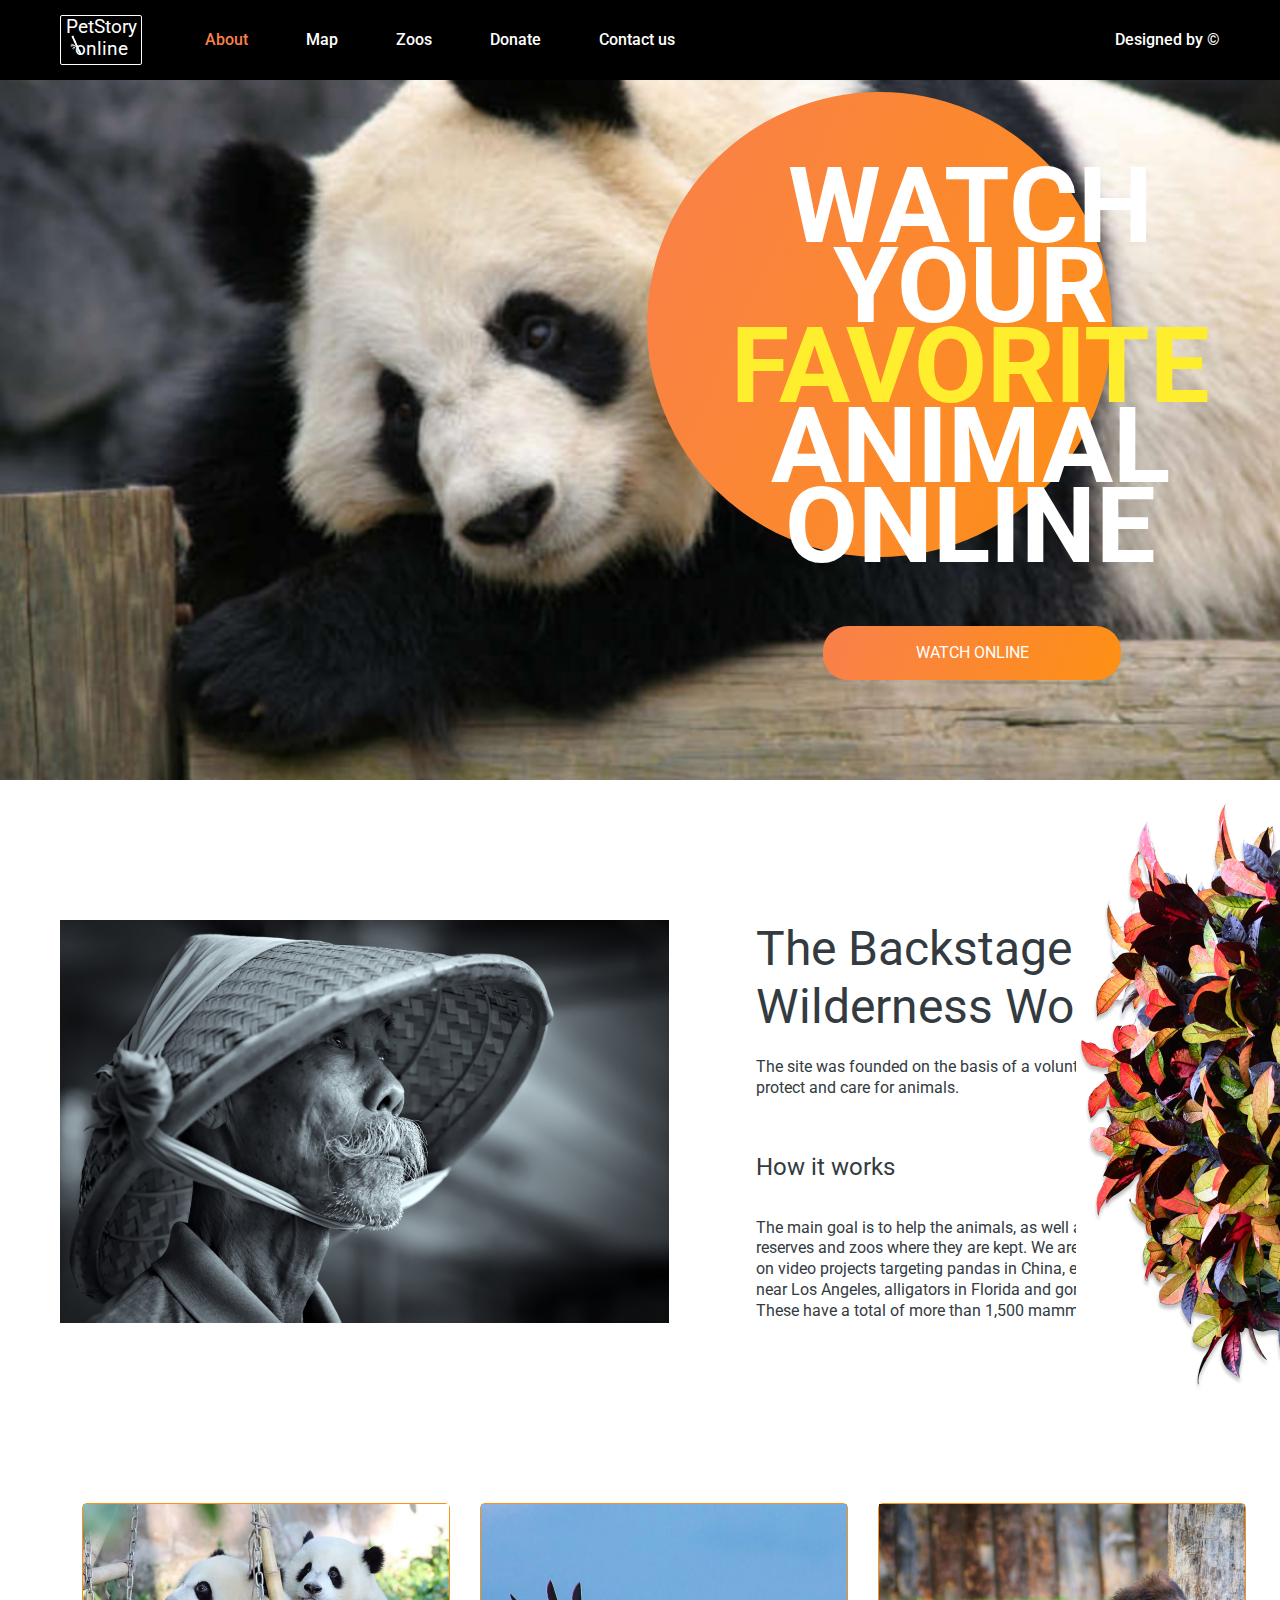
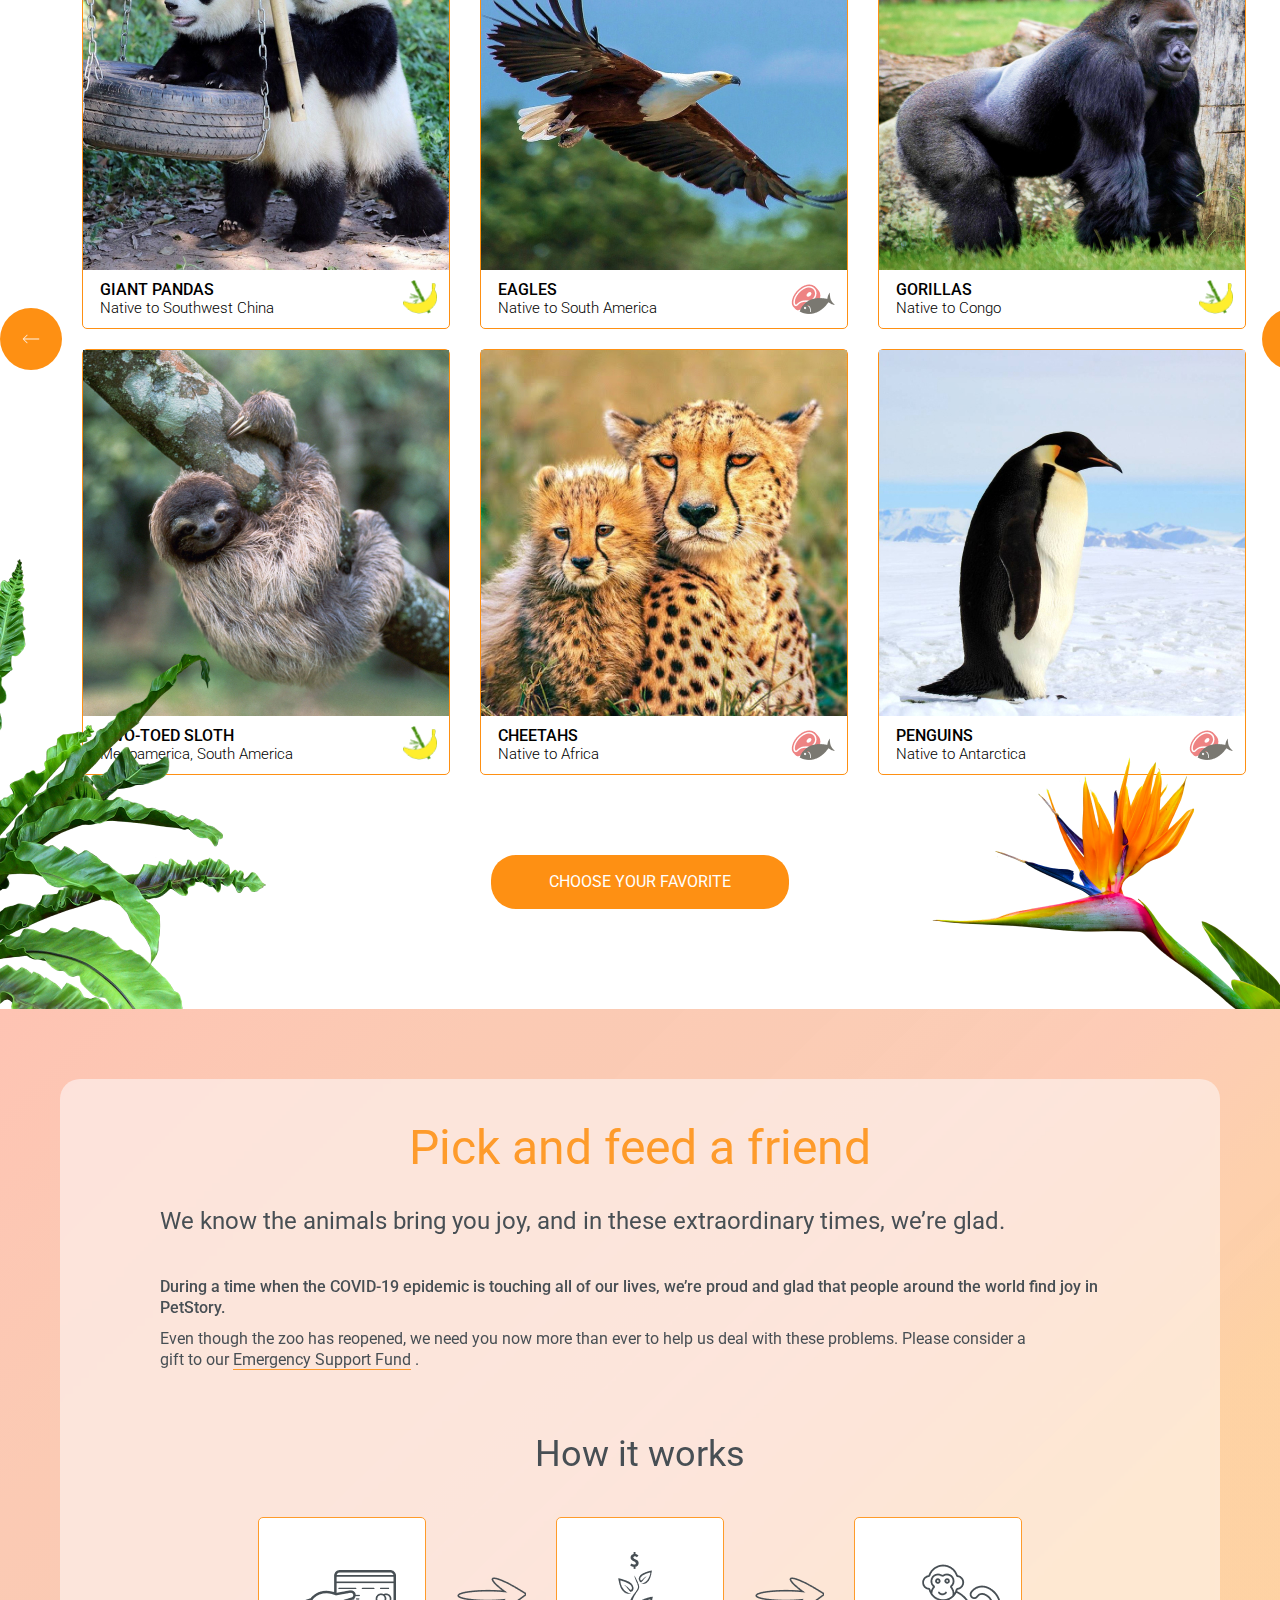
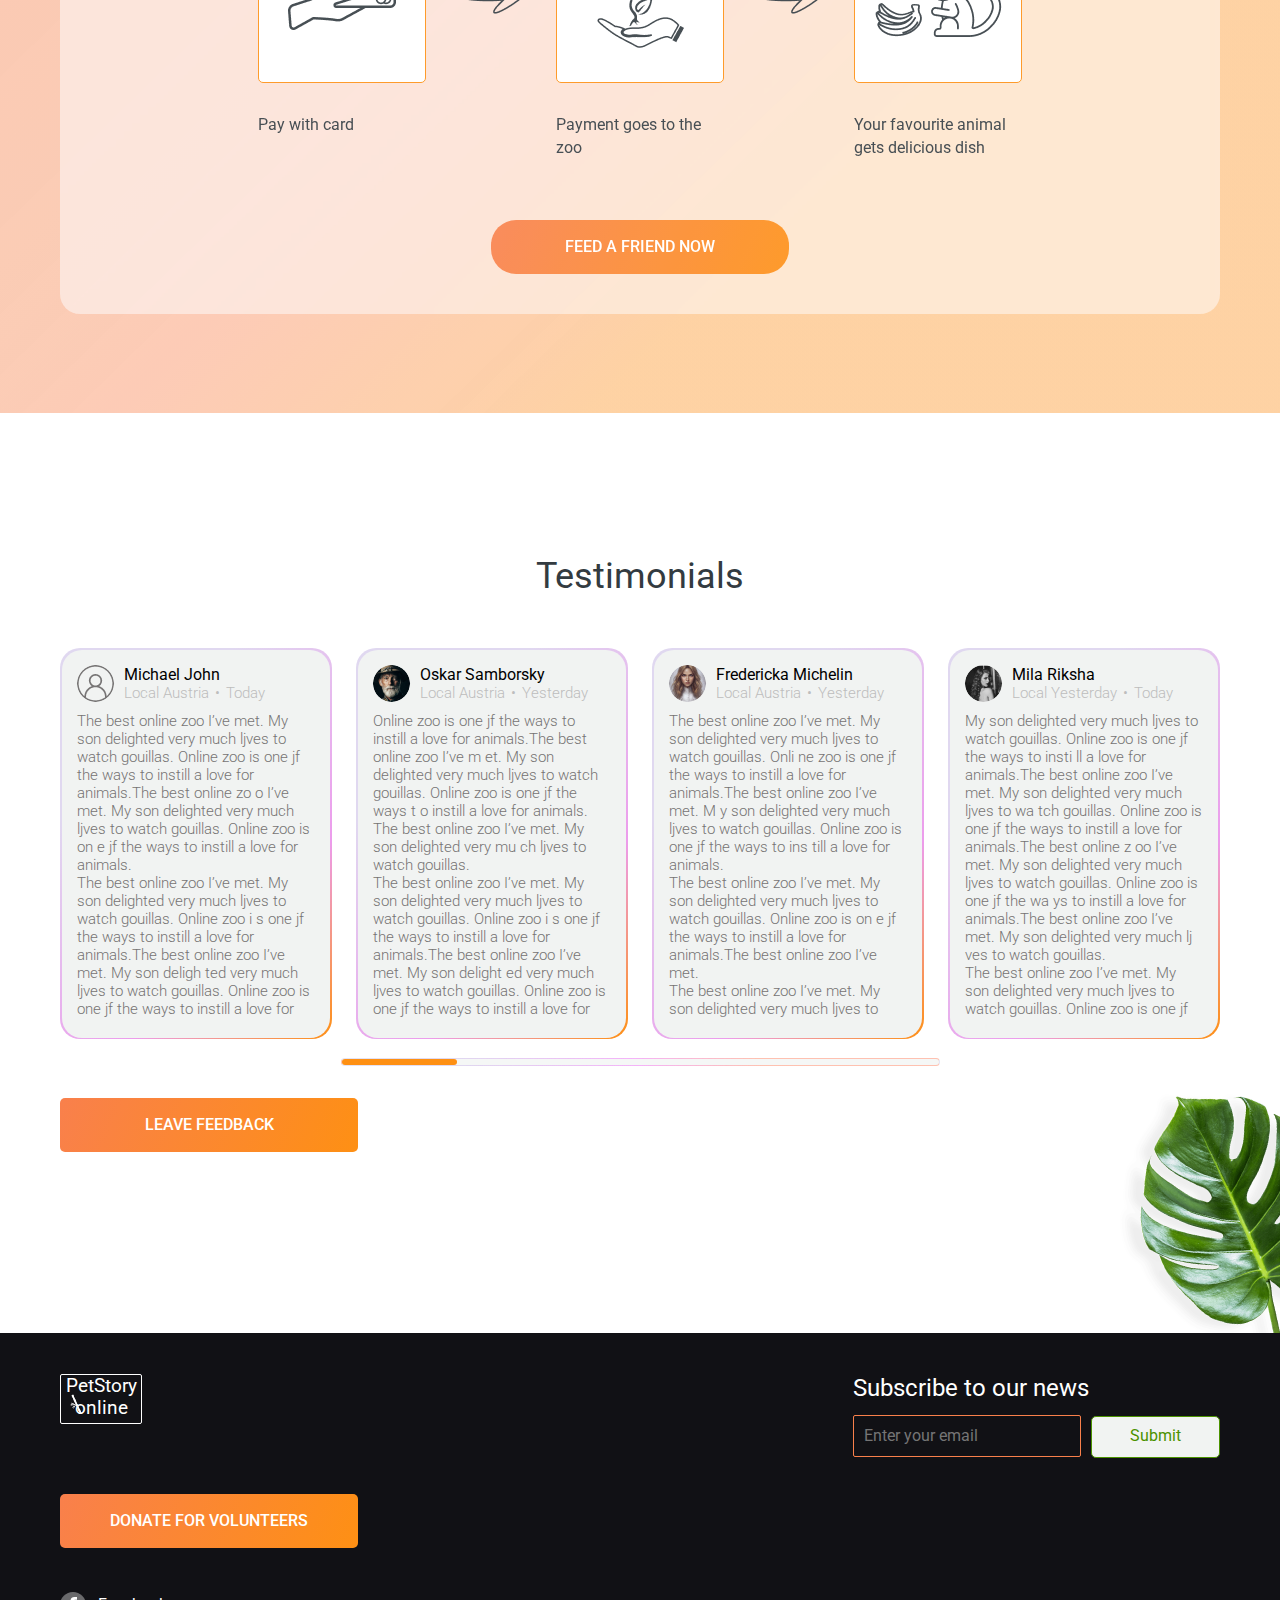
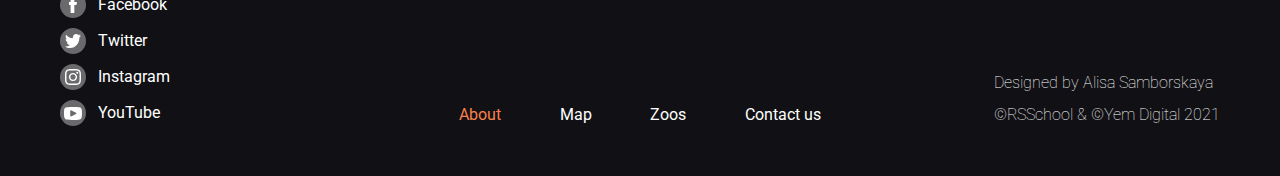
==== index.html @ 34feaae8 "feat: week-1 solution" ====
<!DOCTYPE html>
<html lang="en">
<head>
  <meta charset="UTF-8">
  <meta http-equiv="X-UA-Compatible" content="IE=edge">
  <meta name="viewport" content="width=device-width, initial-scale=1.0">
  <link type="image/png" rel="icon" href="../../assets/icons/zoo.png">
  <link rel="preconnect" href="https://fonts.googleapis.com">
  <link rel="preconnect" href="https://fonts.gstatic.com" crossorigin>
  <link href="https://fonts.googleapis.com/css2?family=Roboto:wght@100;300;400;500;700&display=swap" rel="stylesheet"> 
  <link rel="stylesheet" href="assets/styles/normalize.css">
  <link rel="stylesheet" href="style.css">
  <title>PetStory online</title>
</head>
<body>
  <header class="header" id="header">
    <div class="header__container container">
      <a href="index.html" class="header__logo">
        <h1>PetStory <span class="header__logo_icon">o</span>nline</h1>
      </a>
      <nav class="nav">
        <ul class="nav__list">
          <li class="nav__item nav__item_active"><a href="#">About</a></li>
          <li class="nav__item"><a href="#">Map</a></li>
          <li class="nav__item"><a href="#">Zoos</a></li>
          <li class="nav__item"><a href="pages/donate/index.html">Donate</a></li>
          <li class="nav__item"><a href="#footer">Contact us</a></li>
        </ul>
        <a href="https://www.figma.com/file/jfEFwkXVj1WRq7sUHDr8os/PetStory-online" target="_blank">
          Designed by ©
        </a>
      </nav>
    </div>
  </header>
  <main class="main">
    <section class="watch">
      <div class="watch__content container">
        <div class="watch__circle"></div>
        <h2 class="watch__text">Watch your <span class="watch__text_focus">favorite</span> animal online</h2>
        <button class="watch__button">watch online</button>
      </div>
    </section>
    <section class="backstage">
      <div class="backstage__container container">
        <img src="../../assets/images/bamboo-cap.jpg" alt="bamboo cap" class="backstage__picture">
        <div class="backstage__text">
          <h2 class="backstage__h2">
            The Backstage of the Wilderness World.
          </h2>
          <p class="backstage__paragraph paragraph1">
            The site was founded on the basis of a volunteer movement to protect and care for animals.
          </p>
          <h3 class="backstage__h3">
            How it works
          </h3>
          <p class="backstage__paragraph paragraph2">
            The main goal is to help the animals, as well as the nature reserves and zoos where they are 
            kept. We are currently working on video projects targeting pandas in China, eagles on an island 
            near Los Angeles, alligators in Florida and gorillas in the Congo. These have a total of more than 
            1,500 mammals and reptiles.
          </p>
        </div>
      </div>
      <div class="backstage__flower"></div>
    </section>
    <section class="pets">
      <div class="pets__galery-with-buttons">
        <button class="pets__left-button"><img src="../../assets/icons/left-arrow.svg" alt=""></button>

        <div class="pets__galery container">
          <div class="pets__card">
            <img src="../../assets/images/pets-cards/pandas.jpg" alt="pandas">
            <div class="pets__overlay">
              <h3 class="overlay__h3">GIANT PANDAS</h3>
              <h4 class="overlay__h4">Native to Southwest China</h4>
            </div>
            <div class="pets__description description">
              <div class="description__container">
                <h3 class="decription__h3">giant Pandas</h3>
                <h4 class="description__h4">Native to Southwest China</h4>
              </div>
              <img src="../../assets/images/pets-cards/banana-bamboo_icon.png" alt="" class="description__pic">
            </div>
          </div>
          <div class="pets__card">
            <img src="../../assets/images/pets-cards/eagles.jpg" alt="eagles">
            <div class="pets__overlay">
              <h3 class="overlay__h3">EAGLES</h3>
              <h4 class="overlay__h4">Native to South America</h4>
            </div>
            <div class="pets__description description">
              <div class="description__container">
                <h3 class="decription__h3">Eagles</h3>
                <h4 class="description__h4">Native to South America</h4>
              </div>
              <img src="../../assets/images/pets-cards/meet-fish_icon.png" alt="" class="description__pic">
            </div>
          </div>
          <div class="pets__card">
            <img src="../../assets/images/pets-cards/gorillas.jpg" alt="gorillas">
            <div class="pets__overlay">
              <h3 class="overlay__h3">GORILLAS</h3>
              <h4 class="overlay__h4">Native to Congo</h4>
            </div>
            <div class="pets__description description">
              <div class="description__container">
                <h3 class="decription__h3">Gorillas</h3>
                <h4 class="description__h4">Native to Congo</h4>
              </div>
              <img src="../../assets/images/pets-cards/banana-bamboo_icon.png" alt="" class="description__pic">
            </div>
          </div>
          <div class="pets__card">
            <img src="../../assets/images/pets-cards/sloth.jpg" alt="sloth">
            <div class="pets__overlay">
              <h3 class="overlay__h3">TWO-TOED SLOTH</h3>
              <h4 class="overlay__h4">Mesoamerica, South America</h4>
            </div>
            <div class="pets__description description">
              <div class="description__container">
                <h3 class="decription__h3">Two-toed Sloth</h3>
                <h4 class="description__h4">Mesoamerica, South America</h4>
              </div>
              <img src="../../assets/images/pets-cards/banana-bamboo_icon.png" alt="" class="description__pic">
            </div>
          </div>
          <div class="pets__card">
            <img src="../../assets/images/pets-cards/cheetahs.jpg" alt="cheetahs">
            <div class="pets__overlay">
              <h3 class="overlay__h3">CHEETAHS</h3>
              <h4 class="overlay__h4">Native to Africa</h4>
            </div>
            <div class="pets__description description">
              <div class="description__container">
                <h3 class="decription__h3">cheetahs</h3>
                <h4 class="description__h4">Native to Africa</h4>
              </div>
              <img src="../../assets/images/pets-cards/meet-fish_icon.png" alt="" class="description__pic">
            </div>
          </div>
          <div class="pets__card">
            <img src="../../assets/images/pets-cards/penguins.jpg" alt="Penguins">
            <div class="pets__overlay">
              <h3 class="overlay__h3">PENGUINS</h3>
              <h4 class="overlay__h4">Native to Antarctica</h4>
            </div>
            <div class="pets__description description">
              <div class="description__container">
                <h3 class="decription__h3">Penguins</h3>
                <h4 class="description__h4">Native to Antarctica</h4>
              </div>
              <img src="../../assets/images/pets-cards/meet-fish_icon.png" alt="" class="description__pic">
            </div>
          </div>
        </div>

        <button class="pets__right-button"><img src="../../assets/icons/right-arrow.svg" alt=""></button>
      </div>
      
      <button class="pets__button">choose your favorite</button>
      <div class="palm"></div>
      <div class="strelitzia"></div>
    </section>
    <section class="pick">
      <div class="pick__container container">
        <h2 class="pick__h2">Pick and feed a friend</h2>
        <h3 class="pick__h3">
          We know the animals bring you joy, and in these extraordinary times, we’re glad.
        </h3>
        <h4 class="pick__h4_bold">
          During a time when the COVID-19 epidemic is touching all of our lives, 
          we’re proud and glad that people around the world find joy in PetStory.
        </h4>
        <h4 class="pick__h4">
          Even though the zoo has reopened, we need you now more than ever to
           help us deal with these problems. Please consider a gift to our <a href="../donate/index.html" target="_blank" class="pick__link">Emergency Support Fund</a> . 
        </h4>
        <h2 class="pick__h2-smaller">
          How it works
        </h2>
        <div class="pick__how">
          <div class="how__card">
            <div class="img__area area-1">
            </div>
            <h3 class="how__description">Pay with card</h3>
          </div>
          <div class="how__arrow"></div>
          <div class="how__card">
            <div class="img__area area-2">
            </div>
            <h3 class="how__description">Payment goes to the zoo</h3>
          </div>
          <div class="how__arrow"></div>
          <div class="how__card">
            <div class="img__area area-3">
            </div>
            <h3 class="how__description">Your favourite animal gets delicious dish</h3>
          </div>
        </div>
        <button class="pick__button">Feed a friend now</button>
      </div>
    </section>
    <section class="testimonials">
      <h2 class="testimonials__h2">Testimonials</h2>
      <div class="testimonials__carousel container">
        <div class="border-gradient">
          <div class="testimonials__card">
            <div class="testimonials__user">
              <div class="user_pic user1"></div>
              <div class="user__info">
                <h3 class="user__name">Michael John</h3>
                <div class="user__other">
                  <h4 class="other__info">Local Austria</h4>
                  <span class="user__dot">•</span>
                  <h4 class="other__info">Today</h4>
                </div>
              </div>
            </div>
            <article class="testimonials__review">
              The best online zoo I’ve met. My son delighted very much ljves to watch gouillas.
               Online zoo is one jf the ways to instill a love for animals.The best online zo
               o I’ve met. My son delighted very much ljves to watch gouillas. Online zoo is on
               e jf the ways to instill a love for animals.<br>
  The best online zoo I’ve met. My son delighted very much ljves to watch gouillas. Online zoo i
  s one jf the ways to instill a love for animals.The best online zoo I’ve met. My son deligh
  ted very much ljves to watch gouillas. Online zoo is one jf the ways to instill a love for
            </article>
          </div>
        </div>
        <div class="border-gradient">
          <div class="testimonials__card">
            <div class="testimonials__user">
              <div class="user_pic user2"></div>
              <div class="user__info">
                <h3 class="user__name">Oskar Samborsky</h3>
                <div class="user__other">
                  <h4 class="other__info">Local Austria</h4>
                  <span class="user__dot">•</span>
                  <h4 class="other__info">Yesterday</h4>
                </div>
              </div>
            </div>
            <article class="testimonials__review">
              Online zoo is one jf the ways to instill a love for animals.The best online zoo I’ve m 
              et. My son delighted very much ljves to watch gouillas. Online zoo is one jf the ways t
              o instill a love for animals. <br>The best online zoo I’ve met. My son delighted very mu
              ch ljves to watch gouillas. <br>
  The best online zoo I’ve met. My son delighted very much ljves to watch gouillas. Online zoo i
  s one jf the ways to instill a love for animals.The best online zoo I’ve met. My son delight
  ed very much ljves to watch gouillas. Online zoo is one jf the ways to instill a love for
  
            </article>
          </div>
        </div>
        <div class="border-gradient">
          <div class="testimonials__card">
            <div class="testimonials__user">
              <div class="user_pic user3"></div>
              <div class="user__info">
                <h3 class="user__name">Fredericka Michelin</h3>
                <div class="user__other">
                  <h4 class="other__info">Local Austria</h4>
                  <span class="user__dot">•</span>
                  <h4 class="other__info">Yesterday</h4>
                </div>
              </div>
            </div>
            <article class="testimonials__review">
              The best online zoo I’ve met. My son delighted very much ljves to watch gouillas. Onli
              ne zoo is one jf the ways to instill a love for animals.The best online zoo I’ve met. M
              y son delighted very much ljves to watch gouillas. Online zoo is one jf the ways to ins
              till a love for animals.<br>
  The best online zoo I’ve met. My son delighted very much ljves to watch gouillas. Online zoo is on
  e jf the ways to instill a love for animals.The best online zoo I’ve met.<br>
  The best online zoo I’ve met. My son delighted very much ljves to
  
            </article>
          </div>
        </div>
        <div class="border-gradient">
          <div class="testimonials__card">
            <div class="testimonials__user">
              <div class="user_pic user4"></div>
              <div class="user__info">
                <h3 class="user__name">Mila Riksha</h3>
                <div class="user__other">
                  <h4 class="other__info">Local Yesterday</h4>
                  <span class="user__dot">•</span>
                  <h4 class="other__info">Today</h4>
                </div>
              </div>
            </div>
            <article class="testimonials__review">
              My son delighted very much ljves to watch gouillas. Online zoo is one jf the ways to insti
              ll a love for animals.The best online zoo I’ve met. My son delighted very much ljves to wa
              tch gouillas. Online zoo is one jf the ways to instill a love for animals.The best online z
              oo I’ve met. My son delighted very much ljves to watch gouillas. Online zoo is one jf the wa
              ys to instill a love for animals.The best online zoo I’ve met. My son delighted very much lj
              ves to watch gouillas.<br>
  The best online zoo I’ve met. My son delighted very much ljves to watch gouillas. Online zoo is one jf
  
            </article>
          </div>
        </div>
      </div>
      <input id="scroll" class="testimonials__input" type="range" min="0" max="7" value="0" step="1">
      <div class="testimonials__button-div container">
        <button class="testimonials__button">leave feedback</button>
      </div>
      <div class="leav"></div>
    </section>
  </main>
  <footer class="footer" id="footer">
    <div class="footer__container container">
      <div class="footer__upper container">
        <div class="footer__upper-left">
          <a href="#header" class="header__logo footer__logo">
            <h2 class="logo_h2">PetStory <span class="header__logo_icon">o</span>nline</h2>
          </a>
          <a href="../donate/index.html"><button class="footer__button">donate for volunteers</button></a>
        </div>
        <div class="footer__subscribe">
          <h2 class="footer__h2">Subscribe to our news</h2>
          <form class="email__form">
            <input type="email" placeholder="Enter your email" name="mail" class="email__input">
            <input type="submit" value="Submit" class="email__button">
          </form>
        </div>
      </div>
      <div class="footer__lower">
        <ul class="footer__contacts">
          <li class="contacts__item">
            <a href="https://www.facebook.com/" class="contacts__link" target="_blank">
              <div class="contacts__pic facebook">
              </div>
              Facebook
            </a>
          </li>
          <li class="contacts__item">
            <a href="https://twitter.com" class="contacts__link" target="_blank">
              <div class="contacts__pic twitter">
              </div>
              Twitter
            </a>
          </li>
          <li class="contacts__item">
            <a href="https://www.instagram.com/" class="contacts__link" target="_blank">
              <div class="contacts__pic instagram">
              </div>
              Instagram
            </a>
          </li>
          <li class="contacts__item">
            <a href="https://www.youtube.com/" class="contacts__link" target="_blank">
              <div class="contacts__pic youtube">
              </div>
              YouTube
            </a>
          </li>
        </ul>
        <nav class="footer__nav">
          <ul class="footer__nav-list">
            <li class="footer__nav-item active">
              <a href="#">About</a>
            </li>
            <li class="footer__nav-item">
              <a href="#">Map</a>
            </li>
            <li class="footer__nav-item">
              <a href="#">Zoos</a>
            </li>
            <li class="footer__nav-item">
              <a href="#">Contact us</a>
            </li>
          </ul>
        </nav>
        <div class="footer__made-by">
          <h3 class="h3__made-by h3__made-by-upper">Designed by Alisa Samborskaya</h3>
          <h3 class="h3__made-by h3__made-by-lower">©RSSchool & ©Yem Digital 2021</h3>
        </div>
      </div>
    </div>
  </footer>
</body>
</html>
---- style.css ----
* {
  box-sizing: border-box;
  /*outline: 1px solid red;*/
  font-family: 'Roboto', sans-serif;
}

html {
  scroll-behavior: smooth;
}
a {
  text-decoration: none;
}
li {
  list-style-type: none;
}

.container {
  width: 1160px;
  margin: 0 auto;
}

/* HEADER */

.header {
  min-height: 80px;
  background-color: black;
}

.header__container {
  display: flex;
  align-items: center;
  height: 80px;
}
h1,
.logo_h2 {
  font-size: 19px;
  font-weight: 400;
  width: 82px;
  height: 50px;
  text-align: center;
  color: white;
  border: 1px solid white;
  border-radius: 2px;
}
.header__logo_icon {
  position: relative;
  transition: 0.5s;
}
.header__logo {
  transition: 0.5s;
}
.header__logo:hover,
.header__logo_icon:hover {
  filter: invert(52%) sepia(18%) saturate(7140%) hue-rotate(160deg) brightness(93%) contrast(101%);
}
.header__logo_icon::after {
  content: '';
  position: absolute;
  background-image: url(../../assets/icons/bamboo.svg);
  background-repeat: no-repeat;
  width: 13px;
  height: 20px;
  left: -5px;
  bottom: 5px;
}
.nav {
  display: flex;
  align-items: center;
  justify-content: space-between;
  width: 100%;
}
.nav__list {
  display: flex;
  justify-content: space-between;
  padding-left: 5px;
}

.nav__item {
  margin-left: 58px;
  transition: 0.5s;
}
.nav__item:hover {
  transform: scale(1.1);
  border-bottom: 2px solid orange;
}
.nav > a:hover {
  transform: scale(1.1);
  border-bottom: 2px solid orange;
}

.nav__item_active:hover {
  transform: none;
  border: none;
  filter: none;
}

.nav a {
  color: white;
  font-size: 16px;
  font-weight: 500;
  transition: 0.5s;
}
.nav__item_active > a {
  color: #F9804B;
}

/* MAIN */

/* Watch */
.watch {
  height: 700px;
  background: url('../../assets/images/Giant\ Panda.jpg');
  background-repeat: no-repeat;
  background-position: center bottom;
  background-size: cover;
  position: relative;
}
.watch__circle {
  position: absolute;
  width: 465px;
  height: 465px;
  left: calc(50% - 465px/2 + 239.5px);
  top: 12px;
  background: linear-gradient(113.96deg, #F9804B 1.49%, #FE9013 101.44%);
  border-radius: 50%;
}
.watch__text {
  position: absolute;
  width: 500.31px;
  height: 400px;
  left: calc(50% - 500.31px/2 + 330.15px);
  top: 86px;
  margin: 0;
  font-family: 'Roboto';
  font-style: normal;
  font-weight: 700;
  font-size: 106.496px;
  line-height: 75%;
  /* or 80px */

  text-align: center;
  text-transform: uppercase;

  color: #FFFFFF;
}
.watch__text_focus {
  color: #FFEE2E;
}
.watch__button {
  position: absolute;
  width: 298px;
  height: 54px;
  left: calc(50% - 298px/2 + 332px);
  top: 546px;
  background: linear-gradient(113.96deg, #F9804B 1.49%, #FE9013 101.44%);
  border-radius: 25px;
  text-transform: uppercase;
  padding: 0;
  border: none;
  color: #FFFFFF;
  cursor: pointer;
  transition: 0.5s;
}
/* backstage */
.backstage {
  height: 723px;
  padding-top: 140px;
}
.backstage__container {
  height: 403px;
  display: flex;
  justify-content: space-between;
}
.backstage__picture {
  width: 609px;
}
.backstage__text {
  width: 464px;
}
.backstage__h2 {
  font-style: normal;
  font-weight: 400;
  font-size: 48px;
  line-height: 120%;
  /* or 58px */
  color: #333B41;
  margin: 0;
}
.backstage__h3 {
  font-style: normal;
  font-weight: 400;
  font-size: 24px;
  line-height: 120%;
  /* identical to box height, or 29px */
  color: #333B41;
  margin-top: 54px;
  margin-bottom: 36px;
}
.backstage__paragraph {
  font-style: normal;
  font-weight: 400;
  font-size: 16px;
  line-height: 130%;
  /* or 21px */
  color: #333B41;
}
.paragraph1 {
  margin-top: 22px;
}
.backstage__flower {
  position: absolute;
  width: 204px;
  height: 605px;
  right: 0;
  top: 792px;
  background: url('../../assets/images/flower_foto1.jpg');
  /*filter: drop-shadow(0px 4px 4px rgba(0, 0, 0, 0.25));*/
}
/* pets */
.pets {
  height: 1106px;
}
.pets__galery-with-buttons {
  display: flex;
  width: 1324px;
  height: 872px;
  margin: 0 auto;
  align-items: center;
}
.pets__left-button,
.pets__right-button {
  width: 62px;
  height: 62px;
  border: none;
  border-radius: 50%;
  background: #FE9013;
  transition: 0.5s;
  cursor: pointer;
}

.pets__galery {
  height: 872px;
  display: grid;
  row-gap: 20px;
  column-gap: 30px;
  grid-template-columns: repeat(3, 1fr);
}
.pets__card {
  display: flex;
  flex-direction: column;
  border-radius: 5px;
  height: 426px;
  border: 1px solid #FE9013;
}
.pets__overlay {
  position: absolute;
  width: 366px;
  height: 364px;

  padding: 30px;
  padding-top: 300px;

  font-size: 40px;
  color: #fff;

  background-color: #000;
  border-radius: 5px 5px 0 0;
  box-sizing: border-box;

  opacity: 0;
  transition: 1s;
  cursor: pointer;
}
.pets__overlay:hover {
  opacity: 0.8;
  padding: 30px;
}
.overlay__h3 {
  font-size: 32px;
}
.overlay__h4 {
  font-size: 26px;
}
.pets__description {
  display: flex;
  flex-direction: row;
  justify-content: space-between;
  align-items: center;
  height: 60px;
  padding-left: 17px;
  padding-right: 12px;
}
.description__container {
  display: flex;
  flex-direction: column;
}
.decription__h3 {
  font-style: normal;
  font-weight: 500;
  font-size: 16px;
  line-height: 110%;
  /* or 22px */
  text-transform: uppercase;
  color: #000000;
  margin: 0;
}
.description__h4 {
  font-family: 'Roboto';
  font-style: normal;
  font-weight: 300;
  font-size: 15px;
  line-height: 120%;
/* identical to box height, or 18px */
  color: #000000;
  margin: 0;
}
.description__pic {
  height: 38px;
}

.pets__button {
  position: relative;
  top: 80px;
  left: calc(50vw - 149px);
  width: 298px;
  height: 54px;
  text-transform: uppercase;
  border: none;
  color: #FFFFFF;
  background: #FE9013;
  border-radius: 25px;
  cursor: pointer;
  margin: 0 auto;
  transition: 0.5s;
}
.palm {
  position: absolute;
  width: 292px;
  height: 460px;
  top: 2149px;
  background: url("../../assets/images/palm_foto.png");
}
.strelitzia {
  position: absolute;
  right: 0px;
  top: 2334px;
  width: 368px;
  height: 275px;
  background: url("../../assets/images/strelitzia.png");
}

/* pick */
.pick {
  height: 1004px;
  background: linear-gradient(315.75deg, rgba(254, 210, 144, 0.7) 30.06%, #FEBDAB 100.95%, rgba(254, 210, 144, 0.7) 106.36%), linear-gradient(315.75deg, rgba(254, 189, 171, 0.74) 30.06%, rgba(243, 169, 248, 0.66) 50.74%, #E0D8F0 80.49%, #EAF7FE 127.9%, #EAF7FE 149.54%), linear-gradient(315.75deg, rgba(254, 189, 171, 0.74) 30.06%, rgba(243, 169, 248, 0.66) 50.74%, #E0D8F0 80.49%, #EAF7FE 127.9%, #EAF7FE 149.54%);
  padding-top: 70px;
  opacity: 0.9;
}
.pick__container {
  height: 835px;
  background: rgba(253, 253, 255, 0.52);
  backdrop-filter: blur(2px);
  border-radius: 20px;
}
.pick__h2 {
  font-style: normal;
  font-weight: 400;
  font-size: 48px;
  line-height: 120%;
  /* identical to box height, or 58px */
  text-align: center;
  color: #FE9013;
  padding-top: 40px;
  margin: 0;
  
}
.pick__h3 {
  font-style: normal;
  font-weight: 400;
  font-size: 24px;
  line-height: 120%;
  /* identical to box height, or 29px */
  color: #333B41;
  margin: 30px 100px 42px;
}
.pick__h4_bold {
  font-style: normal;
  font-weight: 500;
  font-size: 16px;
  line-height: 130%;
  /* identical to box height, or 21px */
  color: #333B41;
  margin-left: 100px;
  margin-right: 58px;
  margin-bottom: 10px;
}
.pick__h4 {
  font-style: normal;
  font-weight: 400;
  font-size: 16px;
  line-height: 130%;
  /* or 21px */
  color: #333B41;
  margin: 10px 100px 10px;
  padding-right: 90px;
}
.pick__link {
  border-bottom: 1px solid #FE9013;
  color: #333B41;
}
.pick__link:visited {
  color: gray;
}
.pick__h2-smaller {
  font-style: normal;
  font-weight: 400;
  font-size: 36px;
  line-height: 130%;
  text-align: center;
  /* identical to box height, or 47px */
  color: #333B41;
  margin-top: 60px;
  margin-bottom: 40px;
}
.pick__how {
  display: flex;
  width: 764px;
  margin: 0 auto;
  justify-content: space-between;
  align-items: center;
}
.how__card {
  width: 168px;
  height: 244px;
}
.img__area {
  width: 168px;
  height: 166px;
  background-color: #FFFFFF;
  background-repeat: no-repeat;
  background-position: center;
  border-radius: 5px;
  border: 1px solid #FE9013;
}
.area-1 {
  background-image: url('../../assets/images/how-cards/pay.png');
}
.area-2 {
  background-image: url('../../assets/images/how-cards/payment.png');
}
.area-3 {
  background-image: url('../../assets/images/how-cards/monkey.png');
}
.how__arrow {
  background-image: url('../../assets/images/how-cards/arrow.png');
  width: 69px;
  height: 125px;
  background-repeat: no-repeat;
}
.how__description {
  font-style: normal;
  font-weight: 400;
  font-size: 16px;
  line-height: 140%;
  /* or 22px */
  color: #333B41;
  margin-top: 31px;
}
.pick__button {
  background: linear-gradient(113.96deg, #F9804B 1.49%, #FE9013 101.44%);
  border-radius: 25px;
  width: 298px;
  height: 54px;
  border: none;
  font-style: normal;
  font-weight: 500;
  font-size: 16px;
  line-height: 140%;
  /* or 22px */
  text-align: center;
  text-transform: uppercase;
  color: #FFFFFF;
  position: relative;
  cursor: pointer;
  transition: 0.5s;
  top: 59px;
  margin: 0;
  left: calc(50% - 149px);
}
/* testimonials */
.testimonials {
  height: 780px;
}
.testimonials__h2 {
  font-style: normal;
  font-weight: 400;
  font-size: 36px;
  line-height: 130%;
  /* identical to box height, or 47px */
  text-align: center;
  color: #333B41;
  margin-top: 140px;
  margin-bottom: 48px;
}
.testimonials__carousel {
  display: flex;
  justify-content: space-between;
  height: 391px;
}
.testimonials__card {
  width: 268px;
  height: 388px;
  background: #F1F3F2;
  border-radius: 20px;
  padding: 15px 15px 19px;
}
.border-gradient {
  box-sizing: border-box;
  padding: 2px;
  border-radius: 20px;
  background: linear-gradient(135deg, rgb(224, 216, 240) 26%, rgb(236, 156, 236) 70%, rgb(254, 144, 19));
  cursor: context-menu;
}
.testimonials__user {
  height: 40px;
  width: 236px;
  display: flex;
}
.user_pic {
  width: 37px;
  height: 37px;
  border-radius: 50%;
}
.user1 {
  background: url('../../assets/images/testimonials/1.png');
}
.user2 {
  background: url('../../assets/images/testimonials/2.jpg');
}
.user3 {
  background: url('../../assets/images/testimonials/3.jpg');
}
.user4 {
  background: url('../../assets/images/testimonials/4.jpg');
}
.user__info {
  margin-left: 10px;
}
.user__other {
  display: flex;
}
.user__name,
.other__info {
  margin: 0;
}
.user__name {
  font-style: normal;
  font-weight: 400;
  font-size: 16px;
  line-height: 120%;
  /* or 19px */
  color: #000000;
}
.other__info,
.user__dot {
  font-family: 'Roboto';
  font-style: normal;
  font-weight: 300;
  font-size: 15px;
  line-height: 120%;
  /* identical to box height, or 18px */
  color: #BDBDBD;
}
.user__dot {
  margin: 0 6px;
}
.testimonials__review {
  font-style: normal;
  font-weight: 300;
  font-size: 15px;
  line-height: 120%;
  /* or 18px */
  color: #767474;
  padding-top: 7px;
  padding-right: 1px;
}
.testimonials__input {
  max-width: 599px;
  width: 100%;
  height: 8px;
  border: .5px solid transparent;
  background: linear-gradient(315.75deg, rgba(254, 189, 171, .74) 30.06%, rgba(243, 169, 248, .66) 50.74%, #e0d8f0 80.49%, #eaf7fe 127.9%, #eaf7fe 149.54%),
              linear-gradient(315.75deg, rgba(254, 189, 171, .74) 30.06%, rgba(243, 169, 248, .66) 50.74%, #e0d8f0 80.49%, #eaf7fe 127.9%, #eaf7fe 149.54%);
  box-shadow: inset 0 0 0 10vw #f5f7f6;
  border-radius: 5px;
  -webkit-appearance: none;
  transition: ease-in-out .5s;
  cursor: pointer;
  margin: 19px auto 32px auto;
  position: relative;
  left: calc(50vw - 299px);
}

.testimonials__input::-webkit-slider-thumb {
  max-width: 115.19px;
  height: 6px;
  width: 100%;
  border-radius: 5px;
  background-color: #fe9013;
  -webkit-appearance: none;
}

.testimonials__input::-moz-range-thumb {
  max-width: 115.19px;
  height: 6px;
  width: 100%;
  border-radius: 5px;
  background-color: #fe9013;
  -webkit-appearance: none;
}
.testimonials__button-div {
  height: 54px;
}
.testimonials__button {
  height: 54px;
  width: 298px;
  border: none;
  background: linear-gradient(113.96deg, #F9804B 1.49%, #FE9013 101.44%);
  border-radius: 5px;
  font-style: normal;
  font-weight: 500;
  font-size: 16px;
  line-height: 140%;
  /* or 22px */
  text-align: center;
  text-transform: uppercase;
  color: #FFFFFF;
  cursor: pointer;
  transition: 0.5s;
}
.leav {
  background: url('../../assets/images/testimonials/leav_foto.png');
  width: 247px;
  height: 408px;
  position: absolute;
  right: 0;
  top: 4256px;
  z-index: -1;
}
/* FOOTER */
.footer {
  height: 443px;
  background-color: #111115;
}
.footer__container {
  height: 443px;
  padding-top: 41px;
}
.footer__upper {
  height: 174px;
  display: flex;
  justify-content: space-between;
}
.footer__upper-left {
  height: 174px;
  width: 298px;
  display: flex;
  flex-direction: column;
  justify-content: space-between;
}
.footer__button {
  background: linear-gradient(113.96deg, #F9804B 1.49%, #FE9013 101.44%);
  border-radius: 5px;
  width: 298px;
  height: 54px;
  border: none;
  font-style: normal;
  font-weight: 500;
  font-size: 16px;
  line-height: 140%;
  /* or 22px */
  text-align: center;
  text-transform: uppercase;
  color: #FFFFFF;
  cursor: pointer;
  transition: 0.5s;
}
.footer__logo > h2 {
  margin: 0;
}
.footer__subscribe {
  height: 174px;
  width: 367px;
}
.footer__h2 {
  font-style: normal;
  font-weight: 400;
  font-size: 24px;
  line-height: 120%;
  /* identical to box height, or 29px */
  color: #FFFFFF;
  margin-top: 0;
  margin-bottom: 12px;
}
.email__input {
  width: 228px;
  height: 42px;
  padding-left: 10px;
  padding-right: 10px;
  font-style: normal;
  font-weight: 400;
  font-size: 16px;
  line-height: 140%;
  color: #BDBDBD;
  background-color: #111115;
  border-radius: 2px;
  border: 1px solid #F9804B;
  margin-right: 6px;
}
.email__button {
  width: 129px;
  height: 42px;
  background: #F1F3F2;
  /* Green */
  border: 1px solid #4B9200;
  border-radius: 5px;
  font-style: normal;
  font-weight: 400;
  font-size: 16px;
  line-height: 140%;
  /* or 22px */
/* Green */
  color: #4B9200;
  cursor: pointer;
  transition: 0.5s;
}
.footer__lower {
  margin-top: 44px;
  display: flex;
  justify-content: space-between;
  align-items: flex-end;
}
.footer__contacts {
  padding-left: 0;
  margin-top: 0;
}
.contacts__item {
  margin-bottom: 10px;
}
.contacts__item:last-child {
  margin: 0;
}
.contacts__link {
  display: flex;
  font-style: normal;
  font-weight: 400;
  font-size: 16px;
  line-height: 140%;
  /* or 22px */
  color: #FFFFFF;
  gap:12px;
  align-items: center;
  transition: 0.5s;
}
.contacts__link:hover {
  transform: scale(1.1);
  color: orange;
}
.contacts__pic{
  width: 26px;
  height: 26px;
  background: rgba(196, 196, 196, 0.5);
  border-radius: 50%;
}
.facebook {
  background-image: url('../../assets/images/contacts/facebook.svg');
  background-repeat: no-repeat;
  background-position: center;
}
.twitter {
  background-repeat: no-repeat;
  background-position: center;
  background-image: url('../../assets/images/contacts/twitter.svg');
}
.instagram {
  background-repeat: no-repeat;
  background-position: center;
  background-image: url('../../assets/images/contacts/instagram.svg');
}
.youtube {
  background-repeat: no-repeat;
  background-position: center;
  background-image: url('../../assets/images/contacts/youtube.svg');
}
.footer__nav-list {
  padding-left: 0;
  display: flex;
  width: 362px;
  justify-content: space-between;
  margin-left: 116px;
}
.footer__nav-item > a {
  font-style: normal;
  font-weight: 400;
  font-size: 16px;
  line-height: 140%;
  /* or 22px */
  color: #FFFFFF;
}
.footer__nav-item {
  transition: 0.5s;
}
.footer__nav-item:hover {
  transform: scale(1.1);
  border-bottom: 1px solid orange;
}
.active > a {
  color: #F9804B;
}
.h3__made-by {
  font-style: normal;
  font-weight: 100;
  font-size: 16px;
  line-height: 130%;
  /* identical to box height, or 21px */
  color: #FFFFFF;
}
.h3__made-by-upper {
  margin-bottom: 0;
}
.h3__made-by-lower {
  margin-top: 11px;
}
/* Interactive */
.watch__button:hover,
.pets__left-button:hover,
.pets__right-button:hover,
.pets__button:hover,
.pick__button:hover,
.testimonials__button:hover,
.footer__button:hover,
.email__button:hover {
  transform: scale(1.1);

}
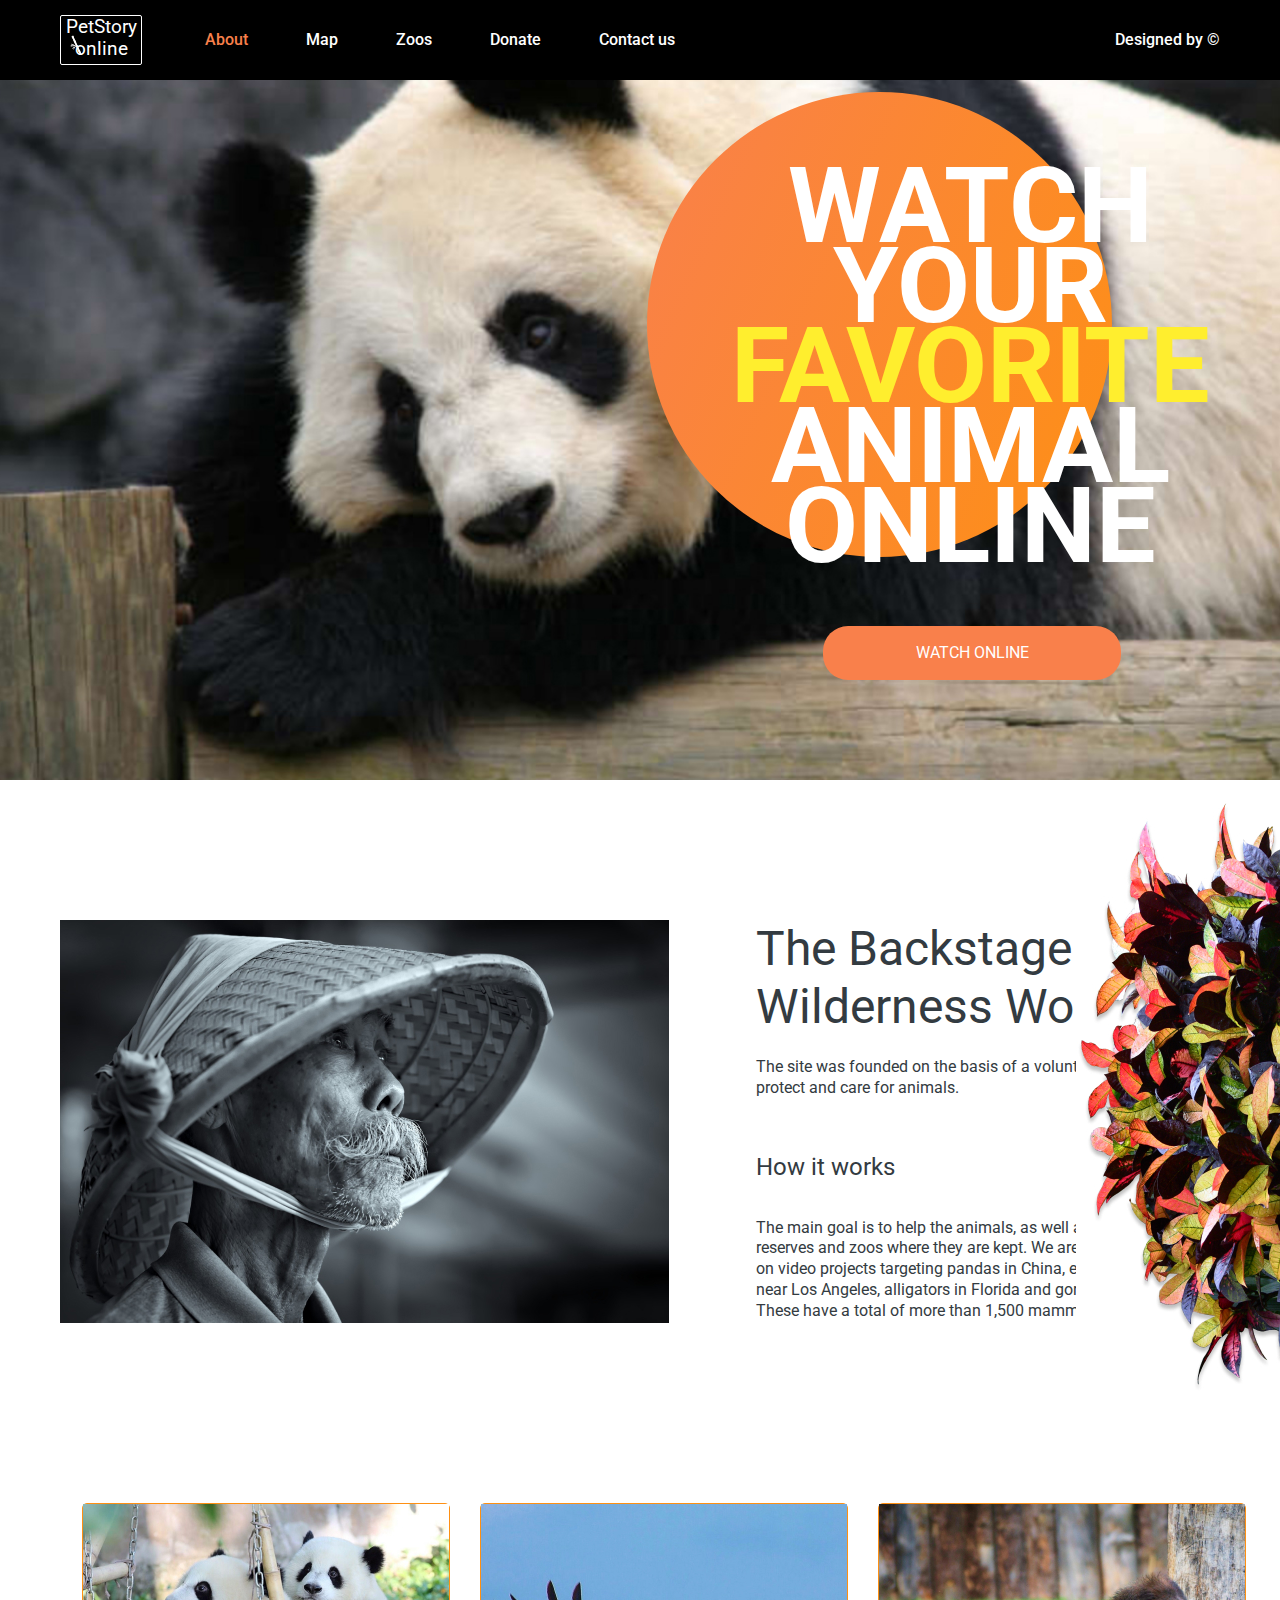
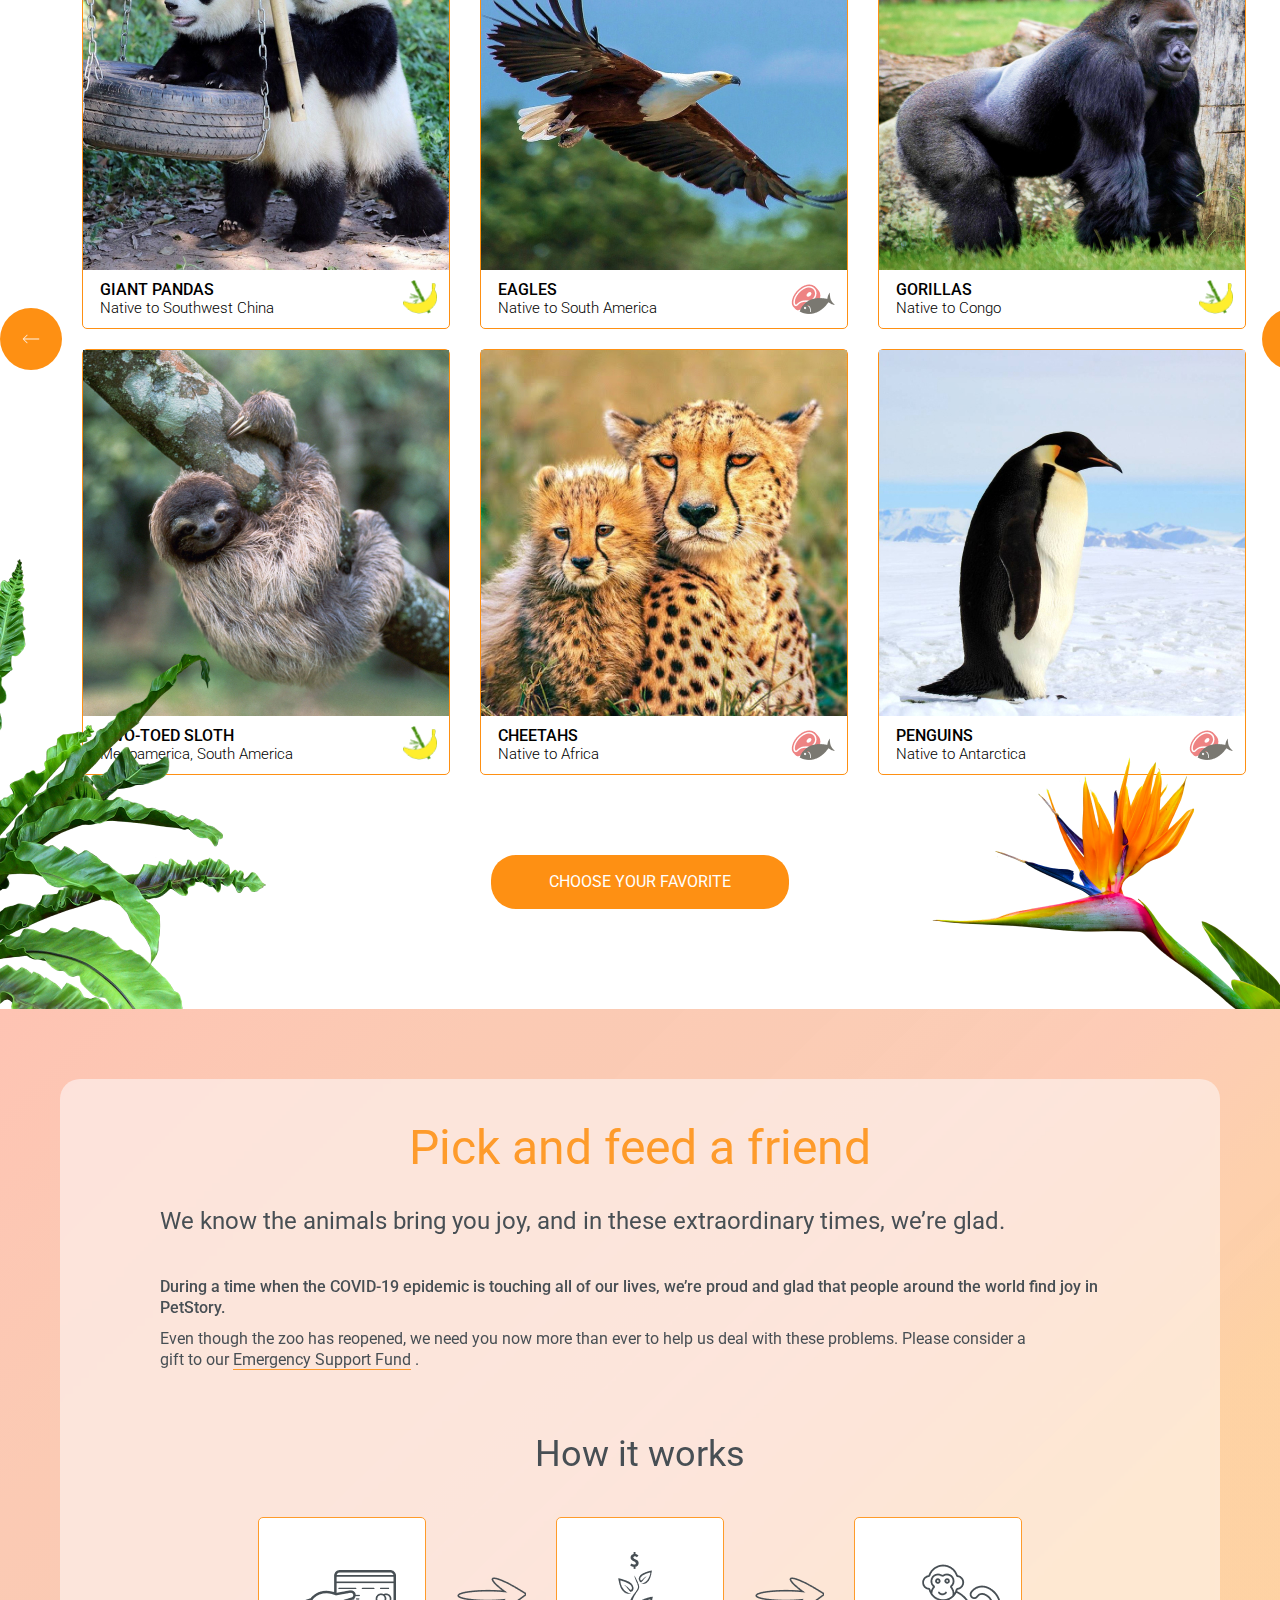
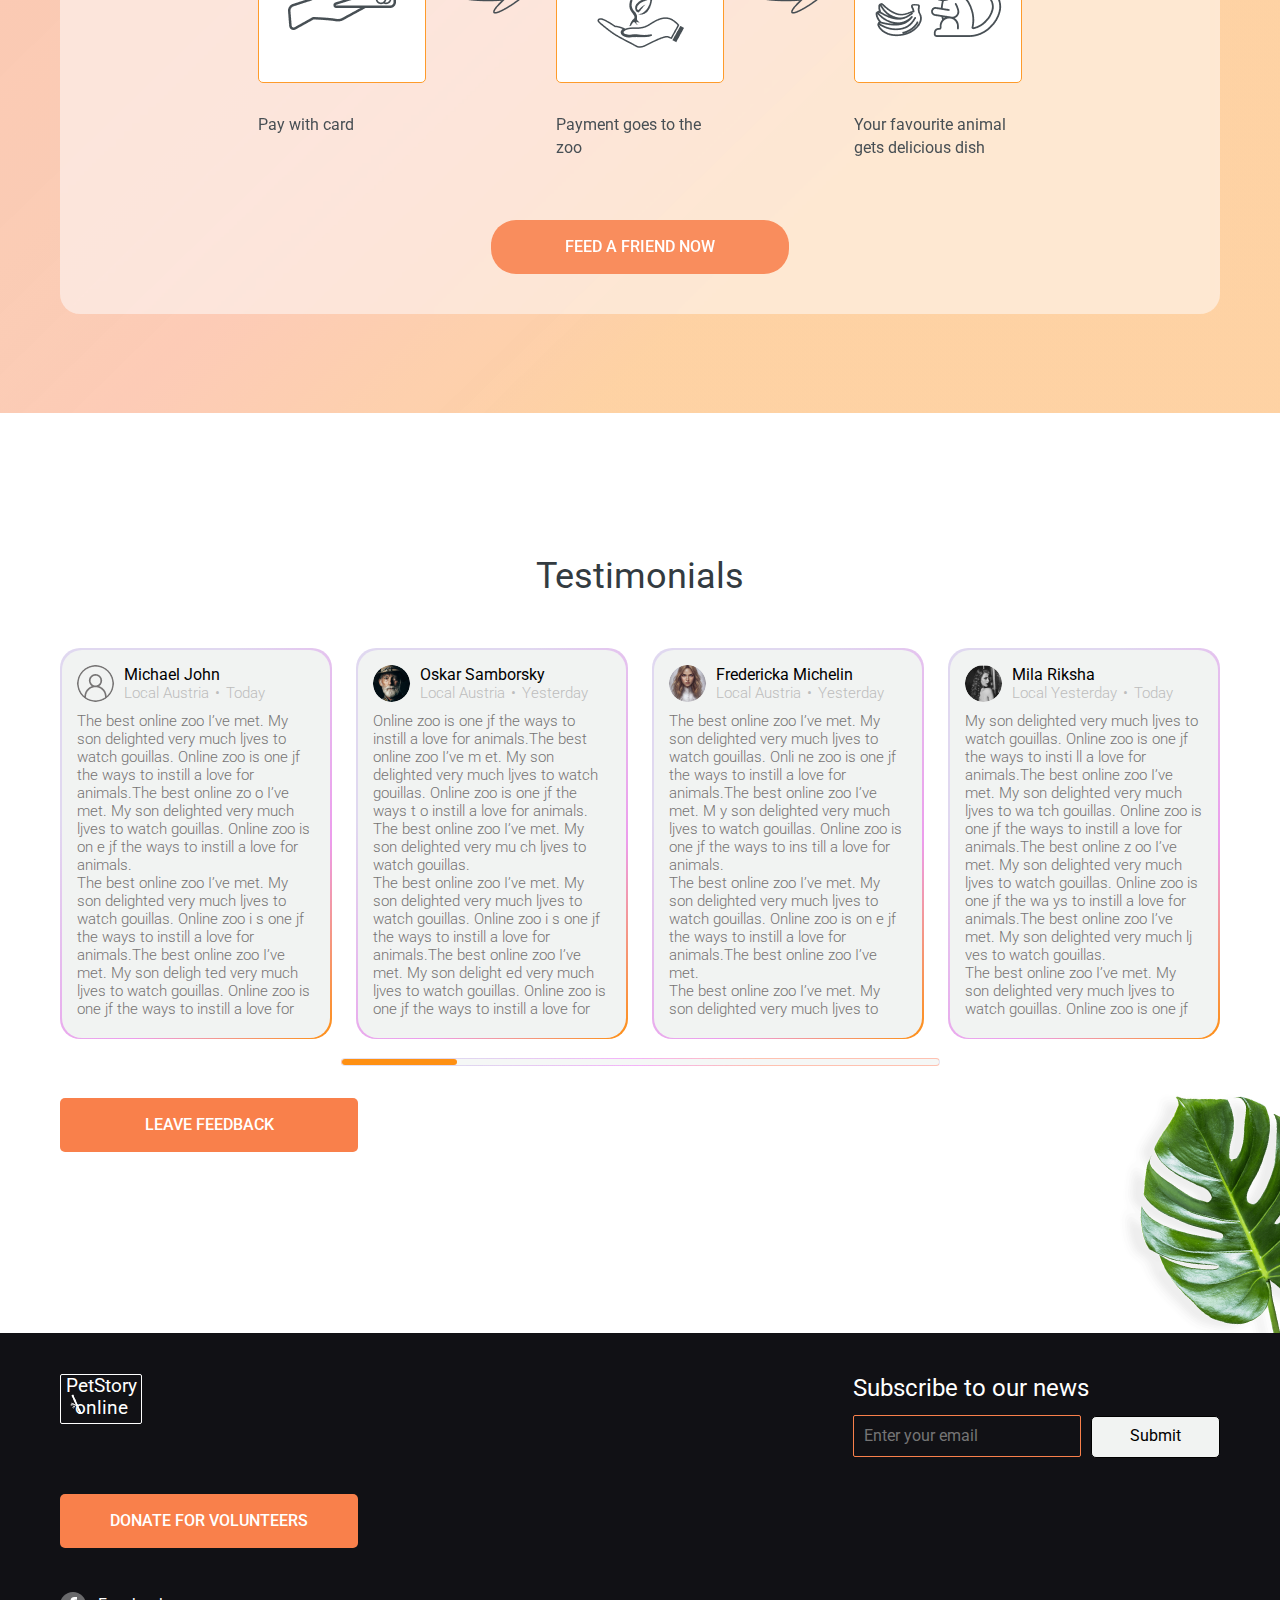
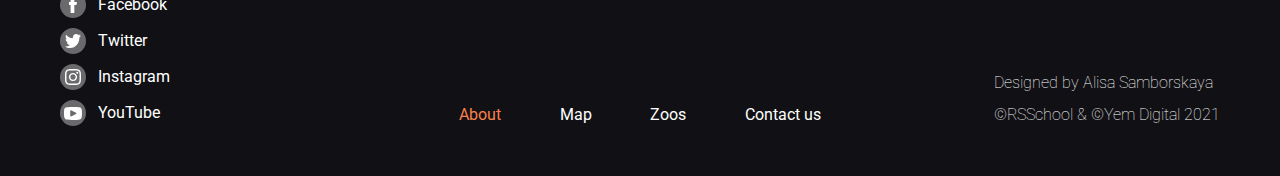
==== commit 38e957fa: "feat: add week2 solution" ====
--- a/index.html
+++ b/index.html
@@ -4,11 +4,12 @@
   <meta charset="UTF-8">
   <meta http-equiv="X-UA-Compatible" content="IE=edge">
   <meta name="viewport" content="width=device-width, initial-scale=1.0">
-  <link type="image/png" rel="icon" href="../../assets/icons/zoo.png">
+  <link type="image/png" rel="icon" href="assets/icons/zoo.png">
   <link rel="preconnect" href="https://fonts.googleapis.com">
   <link rel="preconnect" href="https://fonts.gstatic.com" crossorigin>
   <link href="https://fonts.googleapis.com/css2?family=Roboto:wght@100;300;400;500;700&display=swap" rel="stylesheet"> 
   <link rel="stylesheet" href="assets/styles/normalize.css">
+  <link rel="stylesheet" href="assets/styles/basic.css">
   <link rel="stylesheet" href="style.css">
   <title>PetStory online</title>
 </head>
@@ -42,7 +43,7 @@
     </section>
     <section class="backstage">
       <div class="backstage__container container">
-        <img src="../../assets/images/bamboo-cap.jpg" alt="bamboo cap" class="backstage__picture">
+        <img src="assets/images/bamboo-cap.jpg" alt="bamboo cap" class="backstage__picture">
         <div class="backstage__text">
           <h2 class="backstage__h2">
             The Backstage of the Wilderness World.
@@ -65,11 +66,11 @@
     </section>
     <section class="pets">
       <div class="pets__galery-with-buttons">
-        <button class="pets__left-button"><img src="../../assets/icons/left-arrow.svg" alt=""></button>
+        <button class="pets__left-button"><img src="./assets/icons/left-arrow.svg" alt=""></button>
 
         <div class="pets__galery container">
           <div class="pets__card">
-            <img src="../../assets/images/pets-cards/pandas.jpg" alt="pandas">
+            <img src="assets/images/pets-cards/pandas.jpg" alt="pandas">
             <div class="pets__overlay">
               <h3 class="overlay__h3">GIANT PANDAS</h3>
               <h4 class="overlay__h4">Native to Southwest China</h4>
@@ -79,11 +80,11 @@
                 <h3 class="decription__h3">giant Pandas</h3>
                 <h4 class="description__h4">Native to Southwest China</h4>
               </div>
-              <img src="../../assets/images/pets-cards/banana-bamboo_icon.png" alt="" class="description__pic">
-            </div>
-          </div>
-          <div class="pets__card">
-            <img src="../../assets/images/pets-cards/eagles.jpg" alt="eagles">
+              <img src="assets/images/pets-cards/banana-bamboo_icon.png" alt="" class="description__pic">
+            </div>
+          </div>
+          <div class="pets__card">
+            <img src="assets/images/pets-cards/eagles.jpg" alt="eagles">
             <div class="pets__overlay">
               <h3 class="overlay__h3">EAGLES</h3>
               <h4 class="overlay__h4">Native to South America</h4>
@@ -93,11 +94,11 @@
                 <h3 class="decription__h3">Eagles</h3>
                 <h4 class="description__h4">Native to South America</h4>
               </div>
-              <img src="../../assets/images/pets-cards/meet-fish_icon.png" alt="" class="description__pic">
-            </div>
-          </div>
-          <div class="pets__card">
-            <img src="../../assets/images/pets-cards/gorillas.jpg" alt="gorillas">
+              <img src="assets/images/pets-cards/meet-fish_icon.png" alt="" class="description__pic">
+            </div>
+          </div>
+          <div class="pets__card">
+            <img src="assets/images/pets-cards/gorillas.jpg" alt="gorillas">
             <div class="pets__overlay">
               <h3 class="overlay__h3">GORILLAS</h3>
               <h4 class="overlay__h4">Native to Congo</h4>
@@ -107,11 +108,11 @@
                 <h3 class="decription__h3">Gorillas</h3>
                 <h4 class="description__h4">Native to Congo</h4>
               </div>
-              <img src="../../assets/images/pets-cards/banana-bamboo_icon.png" alt="" class="description__pic">
-            </div>
-          </div>
-          <div class="pets__card">
-            <img src="../../assets/images/pets-cards/sloth.jpg" alt="sloth">
+              <img src="assets/images/pets-cards/banana-bamboo_icon.png" alt="" class="description__pic">
+            </div>
+          </div>
+          <div class="pets__card">
+            <img src="assets/images/pets-cards/sloth.jpg" alt="sloth">
             <div class="pets__overlay">
               <h3 class="overlay__h3">TWO-TOED SLOTH</h3>
               <h4 class="overlay__h4">Mesoamerica, South America</h4>
@@ -121,11 +122,11 @@
                 <h3 class="decription__h3">Two-toed Sloth</h3>
                 <h4 class="description__h4">Mesoamerica, South America</h4>
               </div>
-              <img src="../../assets/images/pets-cards/banana-bamboo_icon.png" alt="" class="description__pic">
-            </div>
-          </div>
-          <div class="pets__card">
-            <img src="../../assets/images/pets-cards/cheetahs.jpg" alt="cheetahs">
+              <img src="assets/images/pets-cards/banana-bamboo_icon.png" alt="" class="description__pic">
+            </div>
+          </div>
+          <div class="pets__card">
+            <img src="assets/images/pets-cards/cheetahs.jpg" alt="cheetahs">
             <div class="pets__overlay">
               <h3 class="overlay__h3">CHEETAHS</h3>
               <h4 class="overlay__h4">Native to Africa</h4>
@@ -135,11 +136,11 @@
                 <h3 class="decription__h3">cheetahs</h3>
                 <h4 class="description__h4">Native to Africa</h4>
               </div>
-              <img src="../../assets/images/pets-cards/meet-fish_icon.png" alt="" class="description__pic">
-            </div>
-          </div>
-          <div class="pets__card">
-            <img src="../../assets/images/pets-cards/penguins.jpg" alt="Penguins">
+              <img src="assets/images/pets-cards/meet-fish_icon.png" alt="" class="description__pic">
+            </div>
+          </div>
+          <div class="pets__card">
+            <img src="assets/images/pets-cards/penguins.jpg" alt="Penguins">
             <div class="pets__overlay">
               <h3 class="overlay__h3">PENGUINS</h3>
               <h4 class="overlay__h4">Native to Antarctica</h4>
@@ -149,12 +150,12 @@
                 <h3 class="decription__h3">Penguins</h3>
                 <h4 class="description__h4">Native to Antarctica</h4>
               </div>
-              <img src="../../assets/images/pets-cards/meet-fish_icon.png" alt="" class="description__pic">
+              <img src="assets/images/pets-cards/meet-fish_icon.png" alt="" class="description__pic">
             </div>
           </div>
         </div>
 
-        <button class="pets__right-button"><img src="../../assets/icons/right-arrow.svg" alt=""></button>
+        <button class="pets__right-button"><img src="assets/icons/right-arrow.svg" alt=""></button>
       </div>
       
       <button class="pets__button">choose your favorite</button>
@@ -173,7 +174,7 @@
         </h4>
         <h4 class="pick__h4">
           Even though the zoo has reopened, we need you now more than ever to
-           help us deal with these problems. Please consider a gift to our <a href="../donate/index.html" target="_blank" class="pick__link">Emergency Support Fund</a> . 
+           help us deal with these problems. Please consider a gift to our <a href="pages/donate/index.html" target="_blank" class="pick__link">Emergency Support Fund</a> . 
         </h4>
         <h2 class="pick__h2-smaller">
           How it works
@@ -317,7 +318,7 @@
           <a href="#header" class="header__logo footer__logo">
             <h2 class="logo_h2">PetStory <span class="header__logo_icon">o</span>nline</h2>
           </a>
-          <a href="../donate/index.html"><button class="footer__button">donate for volunteers</button></a>
+          <a href="pages/donate/index.html"><button class="footer__button">donate for volunteers</button></a>
         </div>
         <div class="footer__subscribe">
           <h2 class="footer__h2">Subscribe to our news</h2>
--- a/assets/styles/basic.css
+++ b/assets/styles/basic.css
@@ -0,0 +1,323 @@
+* {
+  /*outline: 1px solid red;*/
+  font-family: 'Roboto', sans-serif;
+}
+
+*,
+*:before,
+*:after {
+  box-sizing: border-box;
+}
+
+html {
+  scroll-behavior: smooth;
+}
+
+a {
+  text-decoration: none;
+}
+
+li {
+  list-style-type: none;
+}
+
+.container {
+  width: 1160px;
+  margin: 0 auto;
+}
+
+/* HEADER */
+
+.header {
+  min-height: 80px;
+  background-color: black;
+}
+
+.header__container {
+  display: flex;
+  align-items: center;
+  height: 80px;
+}
+h1,
+.logo_h2 {
+  font-size: 19px;
+  font-weight: 400;
+  width: 82px;
+  height: 50px;
+  text-align: center;
+  color: white;
+  border: 1px solid white;
+  border-radius: 2px;
+}
+.header__logo_icon {
+  position: relative;
+  transition: 0.5s;
+}
+.header__logo {
+  transition: 0.5s;
+}
+.header__logo:hover,
+.header__logo_icon:hover {
+  filter: invert(52%) sepia(18%) saturate(7140%) hue-rotate(160deg) brightness(93%) contrast(101%);
+}
+.header__logo_icon::after {
+  content: '';
+  position: absolute;
+  background-image: url('../icons/bamboo.svg');
+  background-repeat: no-repeat;
+  width: 13px;
+  height: 20px;
+  left: -5px;
+  bottom: 5px;
+}
+.nav {
+  display: flex;
+  align-items: center;
+  justify-content: space-between;
+  width: 100%;
+}
+.nav__list {
+  display: flex;
+  justify-content: space-between;
+  padding-left: 5px;
+}
+
+.nav__item {
+  margin-left: 58px;
+  transition: 0.5s;
+}
+.nav__item:hover {
+  border-bottom: 2px solid orange;
+  transform: scale(1.1);
+}
+.nav a:hover {
+  transform: scale(1.1);
+  border-bottom: 2px solid orange;
+}
+
+.nav__item_active:hover {
+  transform: none;
+  border: none;
+  filter: none;
+}
+
+.nav a {
+  color: white;
+  font-size: 16px;
+  font-weight: 500;
+  transition: 0.5s;
+}
+.nav__item_active > a {
+  color: #F9804B;
+  cursor:default;
+  pointer-events: none;
+}
+
+/* FOOTER */
+
+.footer {
+  height: 443px;
+  background-color: #111115;
+}
+.footer__container {
+  height: 443px;
+  padding-top: 41px;
+}
+.footer__upper {
+  height: 174px;
+  display: flex;
+  justify-content: space-between;
+}
+.footer__upper-left {
+  height: 174px;
+  width: 298px;
+  display: flex;
+  flex-direction: column;
+  justify-content: space-between;
+}
+.footer__button {
+  background-color: #F9804B;
+  border-radius: 5px;
+  width: 298px;
+  height: 54px;
+  border: none;
+  font-style: normal;
+  font-weight: 500;
+  font-size: 16px;
+  line-height: 140%;
+  /* or 22px */
+  text-align: center;
+  text-transform: uppercase;
+  color: #FFFFFF;
+  cursor: pointer;
+  transition: 0.5s;
+}
+.footer__logo > h2 {
+  margin: 0;
+}
+.footer__subscribe {
+  height: 174px;
+  width: 367px;
+}
+.footer__h2 {
+  font-style: normal;
+  font-weight: 400;
+  font-size: 24px;
+  line-height: 120%;
+  /* identical to box height, or 29px */
+  color: #FFFFFF;
+  margin-top: 0;
+  margin-bottom: 12px;
+}
+.email__input {
+  width: 228px;
+  height: 42px;
+  padding-left: 10px;
+  padding-right: 10px;
+  font-style: normal;
+  font-weight: 400;
+  font-size: 16px;
+  line-height: 140%;
+  color: #BDBDBD;
+  background-color: #111115;
+  border-radius: 2px;
+  border: 1px solid #F9804B;
+  margin-right: 6px;
+  outline: none;
+}
+.email__input:focus {
+  background-color: white;
+  border-color: #4B9200;
+  color: #4B9200;
+}
+.email__button {
+  width: 129px;
+  height: 42px;
+  background: #F1F3F2;
+  /* Green */
+  border: 1px solid #000;
+  border-radius: 5px;
+  font-style: normal;
+  font-weight: 400;
+  font-size: 16px;
+  line-height: 140%;
+  /* or 22px */
+/* Green */
+  color: #000;
+  cursor: pointer;
+  transition: 0.5s;
+}
+.footer__lower {
+  margin-top: 44px;
+  display: flex;
+  justify-content: space-between;
+  align-items: flex-end;
+}
+.footer__contacts {
+  padding-left: 0;
+  margin-top: 0;
+}
+.contacts__item {
+  margin-bottom: 10px;
+}
+.contacts__item:last-child {
+  margin: 0;
+}
+.contacts__link {
+  display: flex;
+  font-style: normal;
+  font-weight: 400;
+  font-size: 16px;
+  line-height: 140%;
+  /* or 22px */
+  color: #FFFFFF;
+  gap:12px;
+  align-items: center;
+  transition: 0.5s;
+}
+.contacts__link:hover {
+  transform: scale(1.1);
+  color: #F9804B;
+}
+.contacts__pic{
+  width: 26px;
+  height: 26px;
+  background: rgba(196, 196, 196, 0.5);
+  border-radius: 50%;
+}
+.facebook {
+  background-image: url('../images/contacts/facebook.svg');
+  background-repeat: no-repeat;
+  background-position: center;
+}
+.twitter {
+  background-repeat: no-repeat;
+  background-position: center;
+  background-image: url('../images/contacts/twitter.svg');
+}
+.instagram {
+  background-repeat: no-repeat;
+  background-position: center;
+  background-image: url('../images/contacts/instagram.svg');
+}
+.youtube {
+  background-repeat: no-repeat;
+  background-position: center;
+  background-image: url('../images/contacts/youtube.svg');
+}
+.footer__nav-list {
+  padding-left: 0;
+  display: flex;
+  width: 362px;
+  justify-content: space-between;
+  margin-left: 116px;
+}
+.footer__nav-item > a {
+  font-style: normal;
+  font-weight: 400;
+  font-size: 16px;
+  line-height: 140%;
+  /* or 22px */
+  color: #FFFFFF;
+}
+.footer__nav-item {
+  transition: 0.5s;
+}
+.footer__nav-item:hover {
+  transform: scale(1.1);
+  border-bottom: 1px solid orange;
+}
+.active > a {
+  color: #F9804B;
+}
+.h3__made-by {
+  font-style: normal;
+  font-weight: 100;
+  font-size: 16px;
+  line-height: 130%;
+  /* identical to box height, or 21px */
+  color: #FFFFFF;
+}
+.h3__made-by-upper {
+  margin-bottom: 0;
+}
+.h3__made-by-lower {
+  margin-top: 11px;
+}
+.footer__button:hover {
+  transform: scale(1.1);
+  background-color: #E47209;
+}
+.footer__button:active {
+  transform: scale(1.1);
+  background-color: #4B9200;
+}
+.email__button:hover {
+  transform: scale(1.1);
+  border-color: #4B9200;
+  color: #4B9200;
+}
+.email__button:active {
+  border-color: #4B9200;
+  color: #4B9200;
+}
--- a/style.css
+++ b/style.css
@@ -1,115 +1,9 @@
-* {
-  box-sizing: border-box;
-  /*outline: 1px solid red;*/
-  font-family: 'Roboto', sans-serif;
-}
-
-html {
-  scroll-behavior: smooth;
-}
-a {
-  text-decoration: none;
-}
-li {
-  list-style-type: none;
-}
-
-.container {
-  width: 1160px;
-  margin: 0 auto;
-}
-
-/* HEADER */
-
-.header {
-  min-height: 80px;
-  background-color: black;
-}
-
-.header__container {
-  display: flex;
-  align-items: center;
-  height: 80px;
-}
-h1,
-.logo_h2 {
-  font-size: 19px;
-  font-weight: 400;
-  width: 82px;
-  height: 50px;
-  text-align: center;
-  color: white;
-  border: 1px solid white;
-  border-radius: 2px;
-}
-.header__logo_icon {
-  position: relative;
-  transition: 0.5s;
-}
-.header__logo {
-  transition: 0.5s;
-}
-.header__logo:hover,
-.header__logo_icon:hover {
-  filter: invert(52%) sepia(18%) saturate(7140%) hue-rotate(160deg) brightness(93%) contrast(101%);
-}
-.header__logo_icon::after {
-  content: '';
-  position: absolute;
-  background-image: url(../../assets/icons/bamboo.svg);
-  background-repeat: no-repeat;
-  width: 13px;
-  height: 20px;
-  left: -5px;
-  bottom: 5px;
-}
-.nav {
-  display: flex;
-  align-items: center;
-  justify-content: space-between;
-  width: 100%;
-}
-.nav__list {
-  display: flex;
-  justify-content: space-between;
-  padding-left: 5px;
-}
-
-.nav__item {
-  margin-left: 58px;
-  transition: 0.5s;
-}
-.nav__item:hover {
-  transform: scale(1.1);
-  border-bottom: 2px solid orange;
-}
-.nav > a:hover {
-  transform: scale(1.1);
-  border-bottom: 2px solid orange;
-}
-
-.nav__item_active:hover {
-  transform: none;
-  border: none;
-  filter: none;
-}
-
-.nav a {
-  color: white;
-  font-size: 16px;
-  font-weight: 500;
-  transition: 0.5s;
-}
-.nav__item_active > a {
-  color: #F9804B;
-}
-
 /* MAIN */
 
 /* Watch */
 .watch {
   height: 700px;
-  background: url('../../assets/images/Giant\ Panda.jpg');
+  background: url('assets/images/Giant\ Panda.jpg');
   background-repeat: no-repeat;
   background-position: center bottom;
   background-size: cover;
@@ -152,7 +46,7 @@
   height: 54px;
   left: calc(50% - 298px/2 + 332px);
   top: 546px;
-  background: linear-gradient(113.96deg, #F9804B 1.49%, #FE9013 101.44%);
+  background-color: #F9804B;
   border-radius: 25px;
   text-transform: uppercase;
   padding: 0;
@@ -213,7 +107,7 @@
   height: 605px;
   right: 0;
   top: 792px;
-  background: url('../../assets/images/flower_foto1.jpg');
+  background: url('assets/images/flower_foto1.jpg');
   /*filter: drop-shadow(0px 4px 4px rgba(0, 0, 0, 0.25));*/
 }
 /* pets */
@@ -338,7 +232,7 @@
   width: 292px;
   height: 460px;
   top: 2149px;
-  background: url("../../assets/images/palm_foto.png");
+  background: url("assets/images/palm_foto.png");
 }
 .strelitzia {
   position: absolute;
@@ -346,7 +240,7 @@
   top: 2334px;
   width: 368px;
   height: 275px;
-  background: url("../../assets/images/strelitzia.png");
+  background: url("assets/images/strelitzia.png");
 }
 
 /* pick */
@@ -443,16 +337,16 @@
   border: 1px solid #FE9013;
 }
 .area-1 {
-  background-image: url('../../assets/images/how-cards/pay.png');
+  background-image: url('assets/images/how-cards/pay.png');
 }
 .area-2 {
-  background-image: url('../../assets/images/how-cards/payment.png');
+  background-image: url('assets/images/how-cards/payment.png');
 }
 .area-3 {
-  background-image: url('../../assets/images/how-cards/monkey.png');
+  background-image: url('assets/images/how-cards/monkey.png');
 }
 .how__arrow {
-  background-image: url('../../assets/images/how-cards/arrow.png');
+  background-image: url('assets/images/how-cards/arrow.png');
   width: 69px;
   height: 125px;
   background-repeat: no-repeat;
@@ -467,7 +361,7 @@
   margin-top: 31px;
 }
 .pick__button {
-  background: linear-gradient(113.96deg, #F9804B 1.49%, #FE9013 101.44%);
+  background-color: #F9804B;
   border-radius: 25px;
   width: 298px;
   height: 54px;
@@ -532,16 +426,16 @@
   border-radius: 50%;
 }
 .user1 {
-  background: url('../../assets/images/testimonials/1.png');
+  background: url('assets/images/testimonials/1.png');
 }
 .user2 {
-  background: url('../../assets/images/testimonials/2.jpg');
+  background: url('assets/images/testimonials/2.jpg');
 }
 .user3 {
-  background: url('../../assets/images/testimonials/3.jpg');
+  background: url('assets/images/testimonials/3.jpg');
 }
 .user4 {
-  background: url('../../assets/images/testimonials/4.jpg');
+  background: url('assets/images/testimonials/4.jpg');
 }
 .user__info {
   margin-left: 10px;
@@ -625,7 +519,7 @@
   height: 54px;
   width: 298px;
   border: none;
-  background: linear-gradient(113.96deg, #F9804B 1.49%, #FE9013 101.44%);
+  background-color: #F9804B;
   border-radius: 5px;
   font-style: normal;
   font-weight: 500;
@@ -639,7 +533,7 @@
   transition: 0.5s;
 }
 .leav {
-  background: url('../../assets/images/testimonials/leav_foto.png');
+  background: url('assets/images/testimonials/leav_foto.png');
   width: 247px;
   height: 408px;
   position: absolute;
@@ -647,200 +541,25 @@
   top: 4256px;
   z-index: -1;
 }
-/* FOOTER */
-.footer {
-  height: 443px;
-  background-color: #111115;
-}
-.footer__container {
-  height: 443px;
-  padding-top: 41px;
-}
-.footer__upper {
-  height: 174px;
-  display: flex;
-  justify-content: space-between;
-}
-.footer__upper-left {
-  height: 174px;
-  width: 298px;
-  display: flex;
-  flex-direction: column;
-  justify-content: space-between;
-}
-.footer__button {
-  background: linear-gradient(113.96deg, #F9804B 1.49%, #FE9013 101.44%);
-  border-radius: 5px;
-  width: 298px;
-  height: 54px;
-  border: none;
-  font-style: normal;
-  font-weight: 500;
-  font-size: 16px;
-  line-height: 140%;
-  /* or 22px */
-  text-align: center;
-  text-transform: uppercase;
-  color: #FFFFFF;
-  cursor: pointer;
-  transition: 0.5s;
-}
-.footer__logo > h2 {
-  margin: 0;
-}
-.footer__subscribe {
-  height: 174px;
-  width: 367px;
-}
-.footer__h2 {
-  font-style: normal;
-  font-weight: 400;
-  font-size: 24px;
-  line-height: 120%;
-  /* identical to box height, or 29px */
-  color: #FFFFFF;
-  margin-top: 0;
-  margin-bottom: 12px;
-}
-.email__input {
-  width: 228px;
-  height: 42px;
-  padding-left: 10px;
-  padding-right: 10px;
-  font-style: normal;
-  font-weight: 400;
-  font-size: 16px;
-  line-height: 140%;
-  color: #BDBDBD;
-  background-color: #111115;
-  border-radius: 2px;
-  border: 1px solid #F9804B;
-  margin-right: 6px;
-}
-.email__button {
-  width: 129px;
-  height: 42px;
-  background: #F1F3F2;
-  /* Green */
-  border: 1px solid #4B9200;
-  border-radius: 5px;
-  font-style: normal;
-  font-weight: 400;
-  font-size: 16px;
-  line-height: 140%;
-  /* or 22px */
-/* Green */
-  color: #4B9200;
-  cursor: pointer;
-  transition: 0.5s;
-}
-.footer__lower {
-  margin-top: 44px;
-  display: flex;
-  justify-content: space-between;
-  align-items: flex-end;
-}
-.footer__contacts {
-  padding-left: 0;
-  margin-top: 0;
-}
-.contacts__item {
-  margin-bottom: 10px;
-}
-.contacts__item:last-child {
-  margin: 0;
-}
-.contacts__link {
-  display: flex;
-  font-style: normal;
-  font-weight: 400;
-  font-size: 16px;
-  line-height: 140%;
-  /* or 22px */
-  color: #FFFFFF;
-  gap:12px;
-  align-items: center;
-  transition: 0.5s;
-}
-.contacts__link:hover {
-  transform: scale(1.1);
-  color: orange;
-}
-.contacts__pic{
-  width: 26px;
-  height: 26px;
-  background: rgba(196, 196, 196, 0.5);
-  border-radius: 50%;
-}
-.facebook {
-  background-image: url('../../assets/images/contacts/facebook.svg');
-  background-repeat: no-repeat;
-  background-position: center;
-}
-.twitter {
-  background-repeat: no-repeat;
-  background-position: center;
-  background-image: url('../../assets/images/contacts/twitter.svg');
-}
-.instagram {
-  background-repeat: no-repeat;
-  background-position: center;
-  background-image: url('../../assets/images/contacts/instagram.svg');
-}
-.youtube {
-  background-repeat: no-repeat;
-  background-position: center;
-  background-image: url('../../assets/images/contacts/youtube.svg');
-}
-.footer__nav-list {
-  padding-left: 0;
-  display: flex;
-  width: 362px;
-  justify-content: space-between;
-  margin-left: 116px;
-}
-.footer__nav-item > a {
-  font-style: normal;
-  font-weight: 400;
-  font-size: 16px;
-  line-height: 140%;
-  /* or 22px */
-  color: #FFFFFF;
-}
-.footer__nav-item {
-  transition: 0.5s;
-}
-.footer__nav-item:hover {
-  transform: scale(1.1);
-  border-bottom: 1px solid orange;
-}
-.active > a {
-  color: #F9804B;
-}
-.h3__made-by {
-  font-style: normal;
-  font-weight: 100;
-  font-size: 16px;
-  line-height: 130%;
-  /* identical to box height, or 21px */
-  color: #FFFFFF;
-}
-.h3__made-by-upper {
-  margin-bottom: 0;
-}
-.h3__made-by-lower {
-  margin-top: 11px;
-}
+
 /* Interactive */
 .watch__button:hover,
 .pets__left-button:hover,
 .pets__right-button:hover,
 .pets__button:hover,
 .pick__button:hover,
-.testimonials__button:hover,
-.footer__button:hover,
-.email__button:hover {
+.testimonials__button:hover {
   transform: scale(1.1);
-
-}
-
+  background-color: #E47209;
+}
+
+.watch__button:active,
+.pets__left-button:active,
+.pets__right-button:active,
+.pets__button:active,
+.pick__button:active,
+.testimonials__button:active {
+  transform: scale(1.1);
+  background-color: #4B9200;
+}
+
